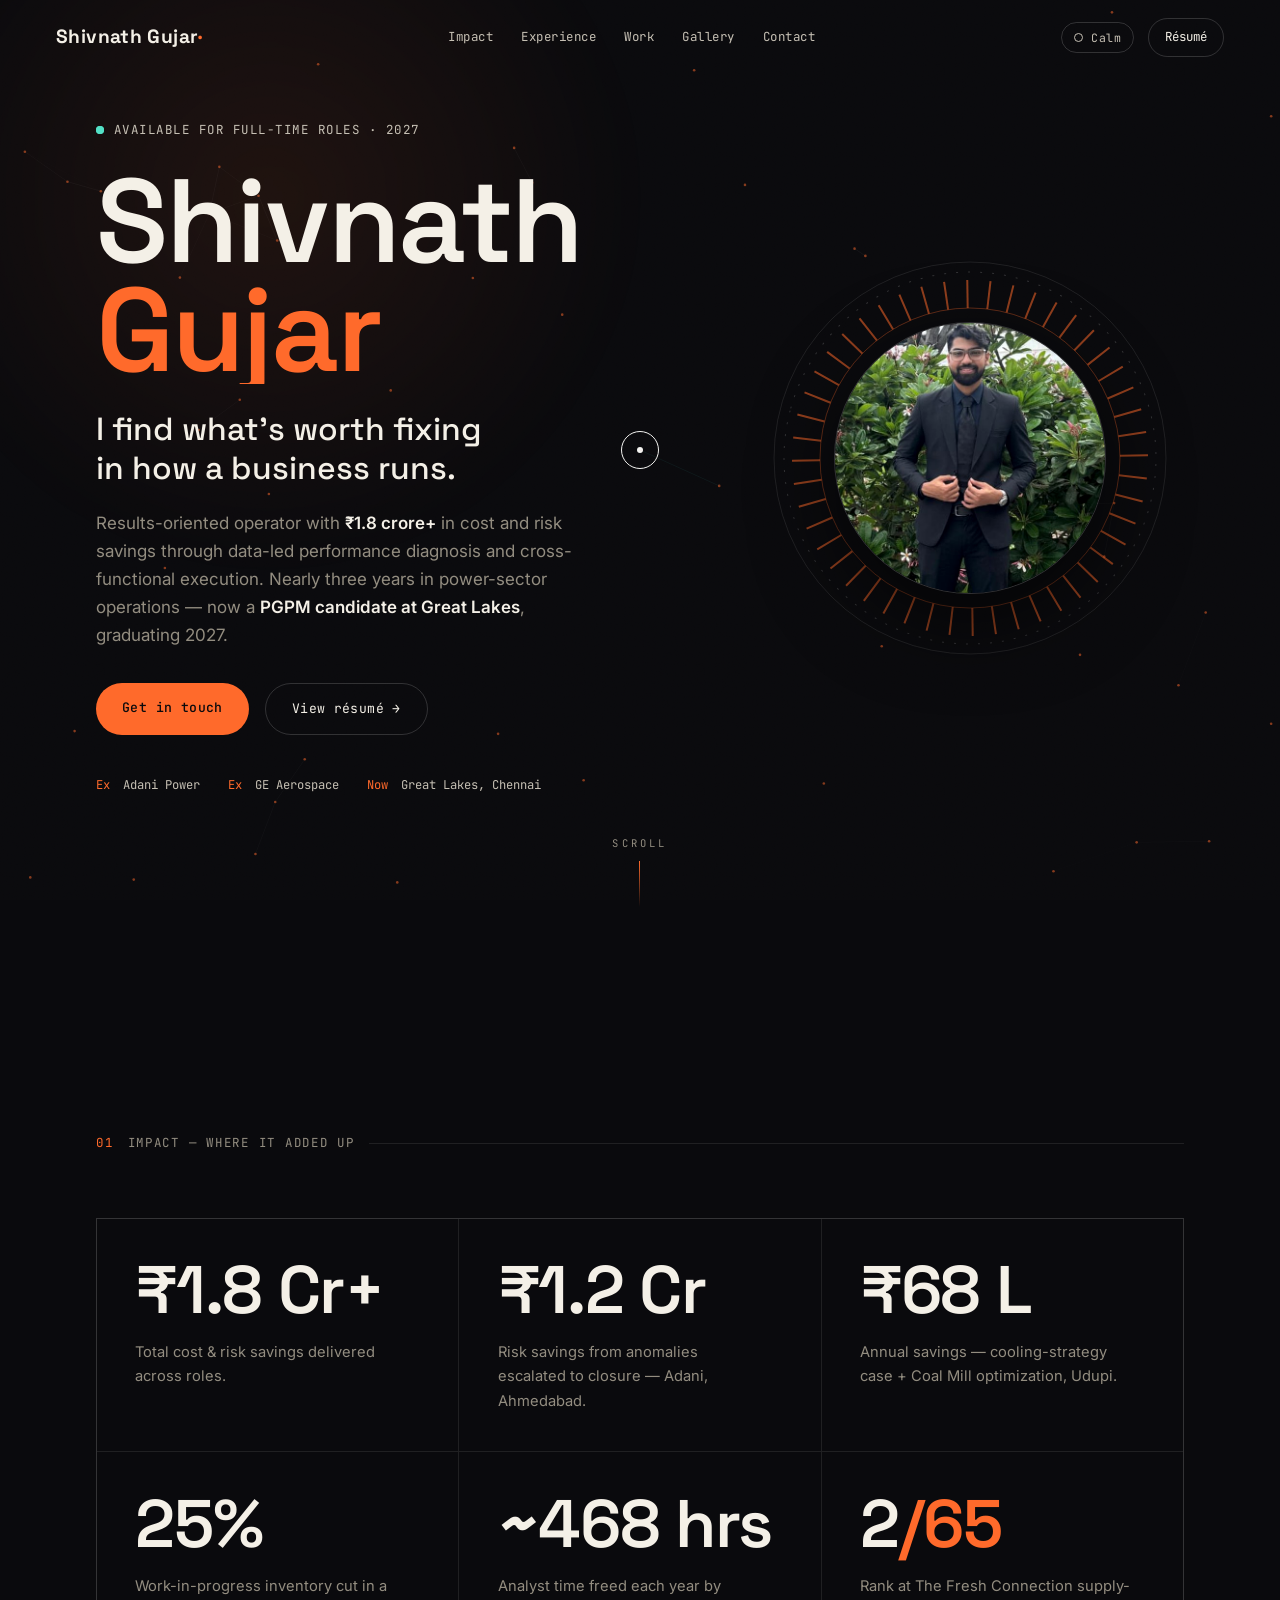
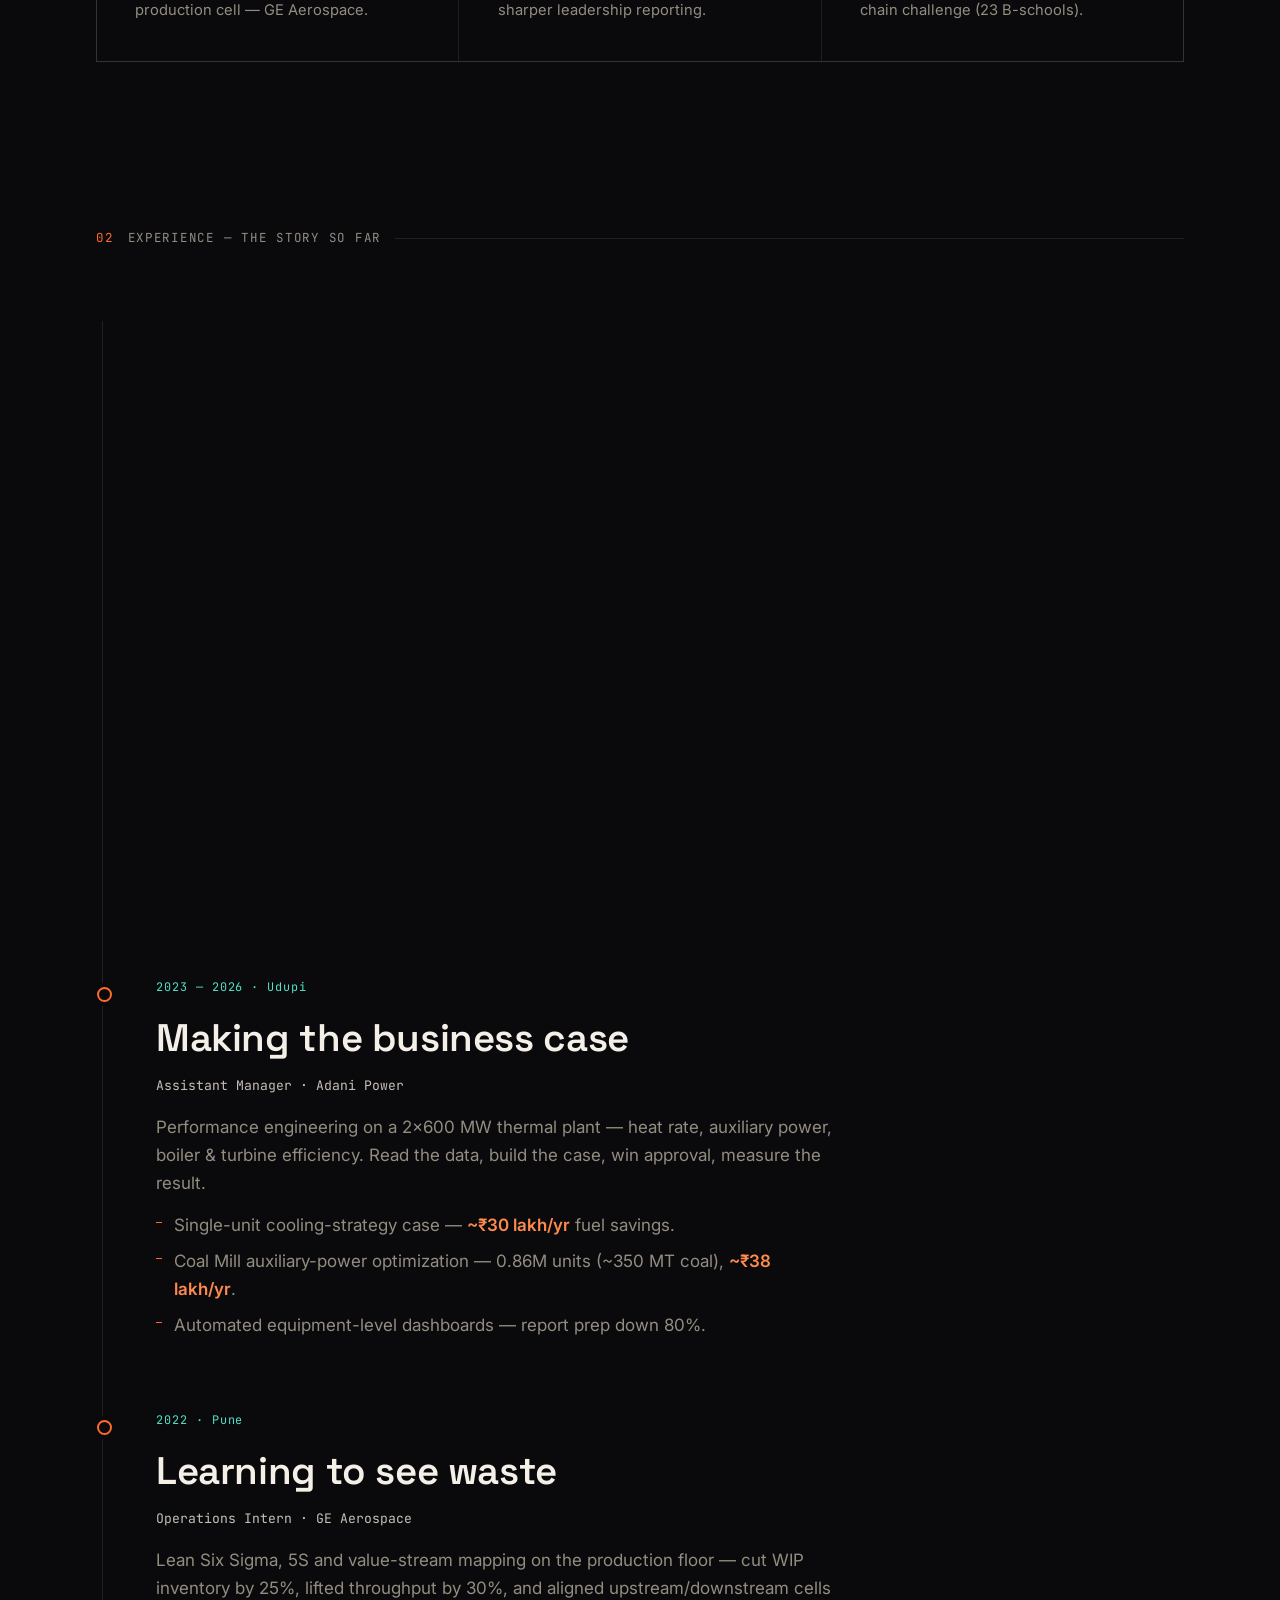
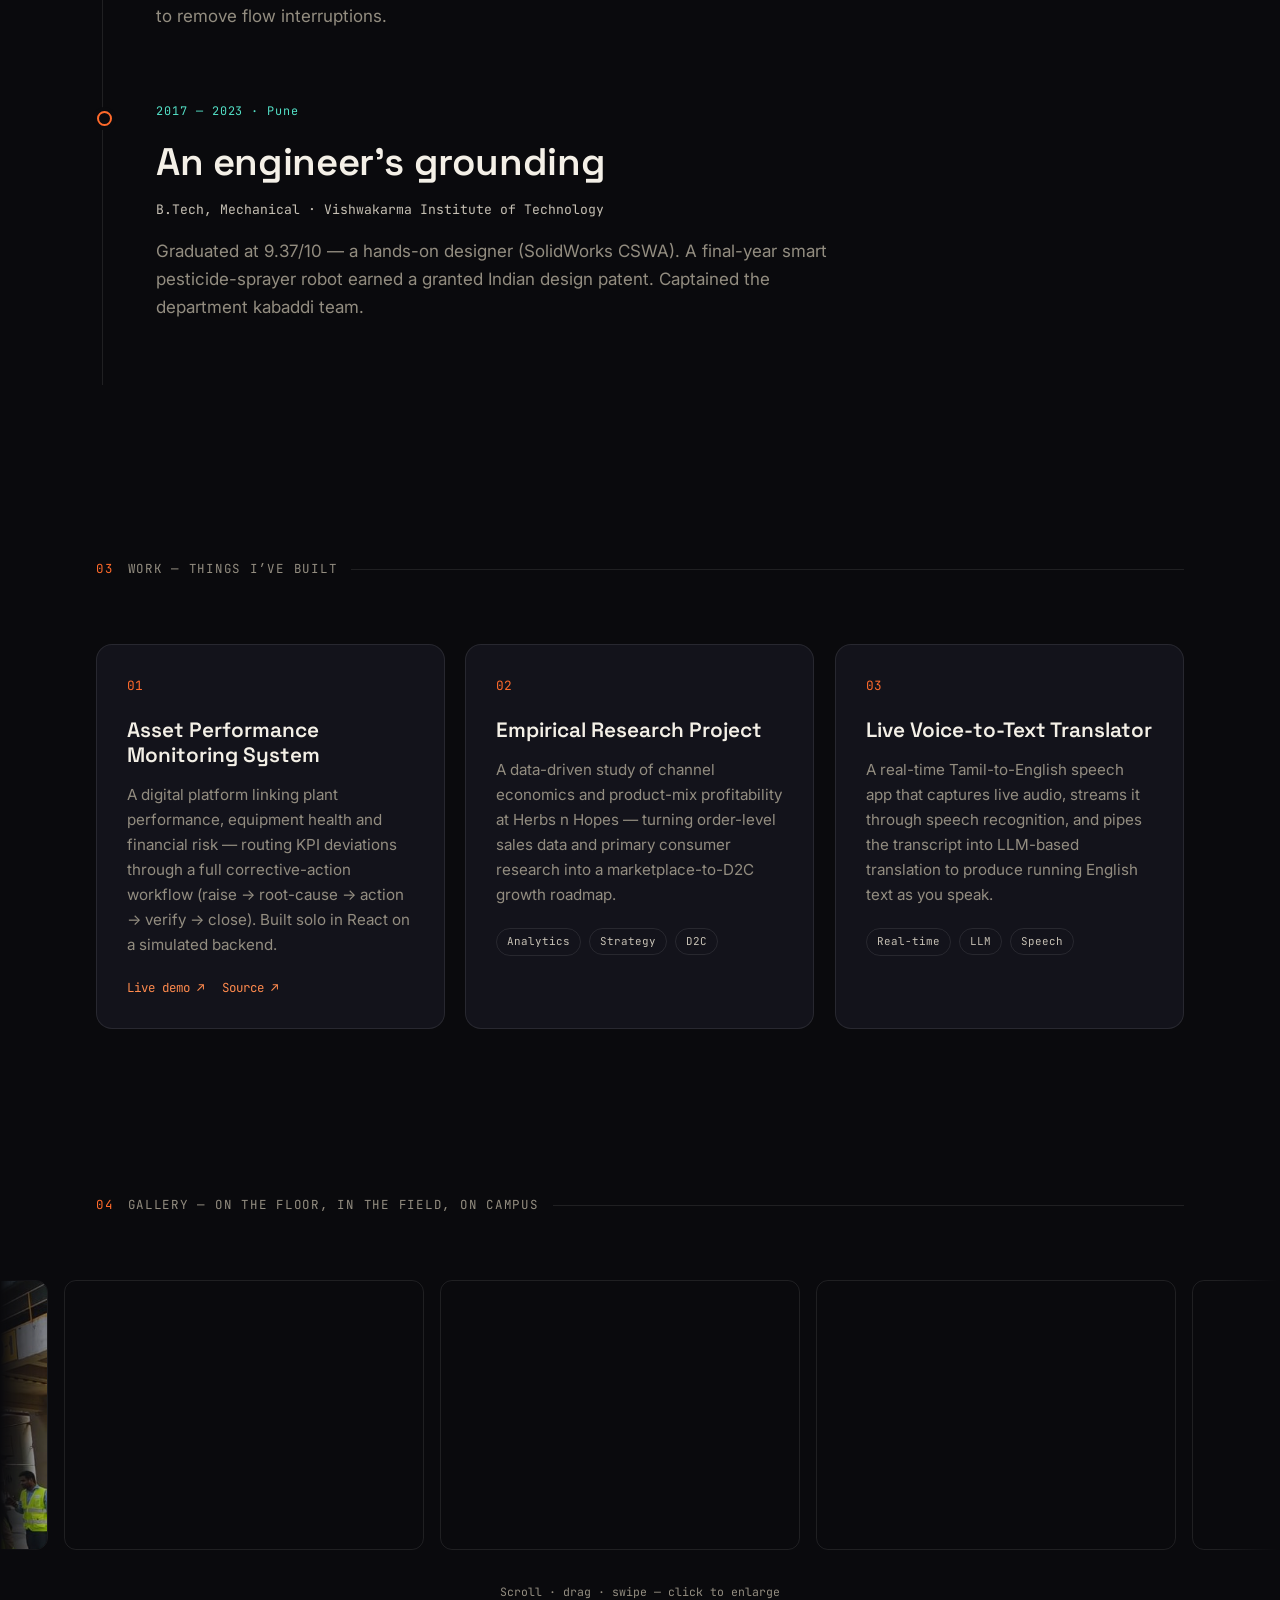
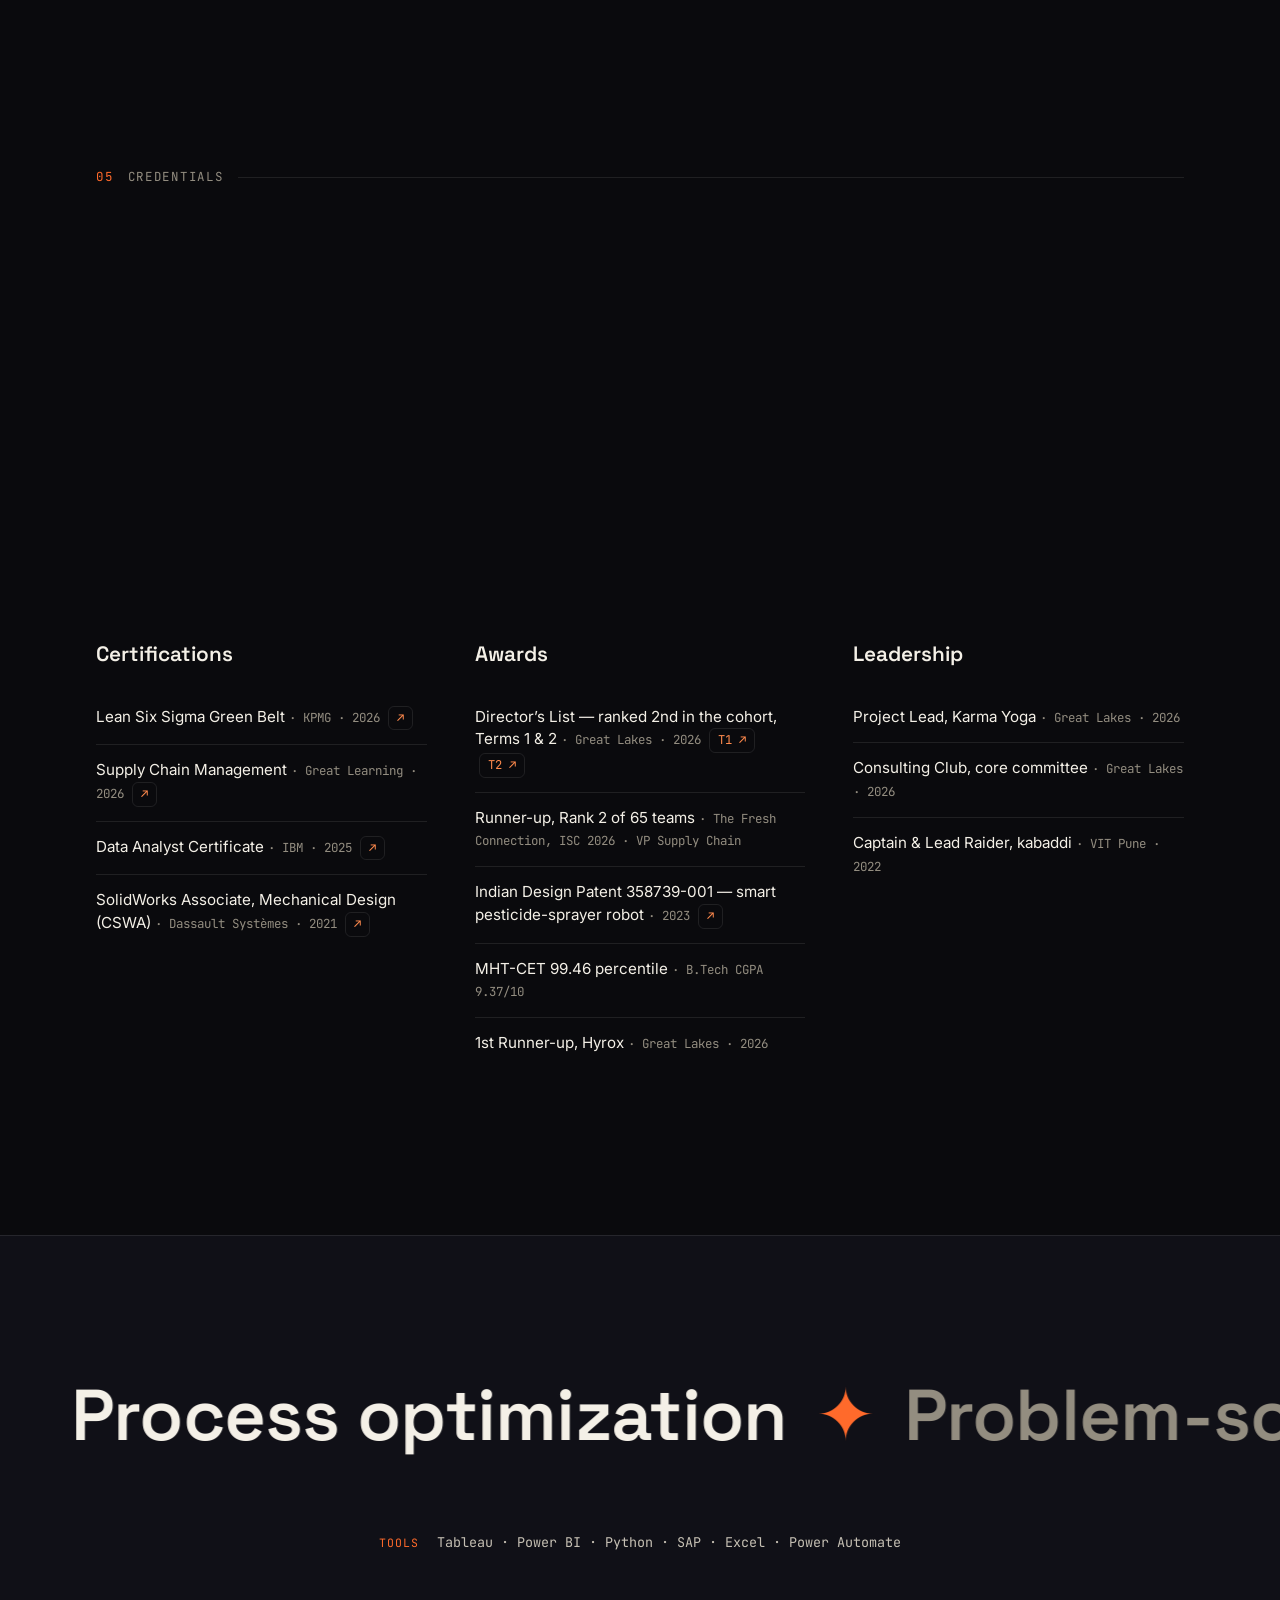
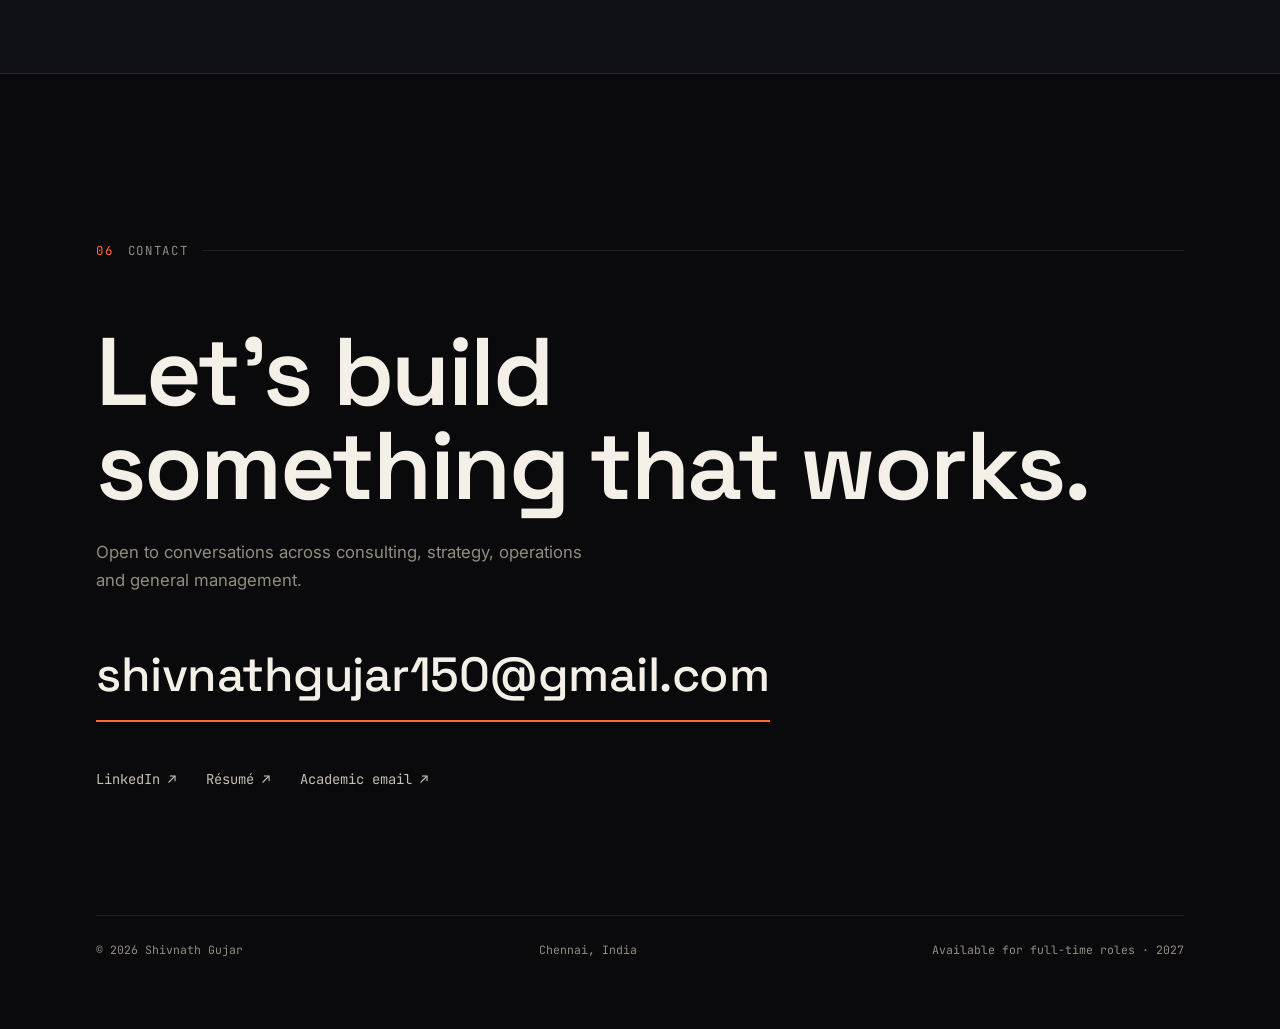
==== v2/index.html @ 7cc0acea "Add v2 — dark, interactive portfolio (deployed at /v2/) A from-scratch redesign: custom cursor, mous" ====
<!DOCTYPE html>
<html lang="en">
<head>
<meta charset="UTF-8">
<meta name="viewport" content="width=device-width, initial-scale=1.0">
<title>Shivnath Gujar — Operations · Strategy · Consulting</title>
<meta name="description" content="Shivnath Gujar — ₹1.8 Cr+ in cost and risk savings. Power-sector performance engineer, now a PGPM candidate at Great Lakes. Ex-Adani Power, ex-GE Aerospace.">
<meta name="theme-color" content="#0a0a0d">
<link rel="canonical" href="https://shivnath250.github.io/portfolio-website/v2/">
<link rel="icon" href="../assets/img/favicon.svg" type="image/svg+xml">
<meta property="og:type" content="profile">
<meta property="og:title" content="Shivnath Gujar — Operations · Strategy">
<meta property="og:description" content="₹1.8 Cr+ in cost and risk savings across a national power fleet. PGPM candidate at Great Lakes; ex-Adani Power, ex-GE Aerospace.">
<meta property="og:image" content="https://shivnath250.github.io/portfolio-website/assets/img/og.jpg">
<meta property="og:url" content="https://shivnath250.github.io/portfolio-website/v2/">
<meta name="twitter:card" content="summary_large_image">
<meta name="twitter:title" content="Shivnath Gujar">
<meta name="twitter:description" content="₹1.8 Cr+ in cost and risk savings. PGPM candidate at Great Lakes; ex-Adani Power, ex-GE Aerospace.">
<meta name="twitter:image" content="https://shivnath250.github.io/portfolio-website/assets/img/og.jpg">
<script type="application/ld+json">
{"@context":"https://schema.org","@type":"Person","name":"Shivnath Gujar",
"description":"Results-oriented operator with ₹1.8 crore+ in cost and risk savings through data-led performance diagnosis and cross-functional execution.",
"url":"https://shivnath250.github.io/portfolio-website/v2/","email":"shivnathgujar150@gmail.com",
"address":{"@type":"PostalAddress","addressLocality":"Chennai","addressCountry":"IN"},
"alumniOf":[{"@type":"CollegeOrUniversity","name":"Great Lakes Institute of Management, Chennai"},{"@type":"CollegeOrUniversity","name":"Vishwakarma Institute of Technology, Pune"}],
"knowsLanguage":["English","Hindi","Marathi"],
"sameAs":["https://www.linkedin.com/in/shivnath-gujar-39939b212"]}
</script>
<link rel="preconnect" href="https://fonts.googleapis.com">
<link rel="preconnect" href="https://fonts.gstatic.com" crossorigin>
<link href="https://fonts.googleapis.com/css2?family=Space+Grotesk:wght@400;500;600;700&family=Inter:wght@400;500;600&family=JetBrains+Mono:wght@400;500;700&display=swap" rel="stylesheet">
<link rel="stylesheet" href="style.css">
</head>
<body>

<!-- custom cursor -->
<div class="cursor" id="cursor" aria-hidden="true"></div>
<div class="cursor-dot" id="cursorDot" aria-hidden="true"></div>

<!-- interactive particle field -->
<canvas id="field" aria-hidden="true"></canvas>
<div class="grain" aria-hidden="true"></div>

<!-- scroll progress -->
<div class="progress" id="progress" aria-hidden="true"></div>

<a href="#top" class="skip-link">Skip to content</a>

<header class="nav" id="nav">
  <a href="#top" class="brand" data-magnetic>Shivnath&nbsp;Gujar<span>·</span></a>
  <nav class="nav-links" id="navLinks" aria-label="Primary">
    <a href="#impact" data-magnetic>Impact</a>
    <a href="#path" data-magnetic>Experience</a>
    <a href="#work" data-magnetic>Work</a>
    <a href="#frames" data-magnetic>Gallery</a>
    <a href="#contact" data-magnetic>Contact</a>
  </nav>
  <div class="nav-right">
    <button type="button" class="calm-toggle" id="calmToggle" aria-pressed="false" title="Reduce motion">
      <span class="calm-ico" aria-hidden="true"></span><span class="calm-txt">Calm</span>
    </button>
    <a href="../Shivnath_Gujar_Resume.pdf" target="_blank" rel="noopener" class="nav-cta" data-magnetic>Résumé</a>
    <button type="button" class="hamb" id="hamb" aria-label="Menu" aria-expanded="false"><span></span><span></span></button>
  </div>
</header>

<main id="top">

<!-- ================= HERO ================= -->
<section class="hero" id="hero">
  <div class="hero-grid">
    <div class="hero-text">
      <p class="eyebrow"><span class="pulse"></span>Available for full-time roles · 2027</p>
      <h1 class="hero-title">
        <span class="line"><span class="w">Shivnath</span></span>
        <span class="line"><span class="w">Gujar</span></span>
      </h1>
      <p class="hero-sub">I find what&rsquo;s worth fixing in how a business runs.</p>
      <p class="hero-lede">Results-oriented operator with <strong>₹1.8 crore+</strong> in cost and risk savings through data-led performance diagnosis and cross-functional execution. Nearly three years in power-sector operations — now a <strong>PGPM candidate at Great Lakes</strong>, graduating 2027.</p>
      <div class="hero-actions">
        <a href="#contact" class="btn btn-solid" data-magnetic>Get in touch</a>
        <a href="../Shivnath_Gujar_Resume.pdf" target="_blank" rel="noopener" class="btn btn-ghost" data-magnetic>View résumé →</a>
      </div>
      <ul class="hero-meta">
        <li><span>Ex</span> Adani Power</li>
        <li><span>Ex</span> GE Aerospace</li>
        <li><span>Now</span> Great Lakes, Chennai</li>
      </ul>
    </div>

    <div class="hero-visual" id="heroVisual">
      <div class="disc" id="disc">
        <svg class="rings" viewBox="0 0 400 400" aria-hidden="true">
          <circle cx="200" cy="200" r="196" class="r-base"/>
          <g id="ringTicks">
            <circle cx="200" cy="200" r="186" class="r-dash"/>
          </g>
          <g id="blades"></g>
          <circle cx="200" cy="200" r="150" class="r-thin"/>
        </svg>
        <div class="portrait">
          <img src="../assets/img/profile.jpg" alt="Portrait of Shivnath Gujar" draggable="false">
        </div>
      </div>
    </div>
  </div>
  <div class="scroll-hint" aria-hidden="true"><span>Scroll</span><i></i></div>
</section>

<!-- ================= IMPACT ================= -->
<section class="band" id="impact">
  <p class="section-label"><span>01</span> Impact — where it added up</p>
  <div class="stats">
    <div class="stat reveal">
      <div class="stat-num" data-count data-to="1.8" data-dec="1" data-prefix="₹" data-suffix=" Cr+"></div>
      <p class="stat-desc">Total cost &amp; risk savings delivered across roles.</p>
    </div>
    <div class="stat reveal">
      <div class="stat-num" data-count data-to="1.2" data-dec="1" data-prefix="₹" data-suffix=" Cr"></div>
      <p class="stat-desc">Risk savings from anomalies escalated to closure — Adani, Ahmedabad.</p>
    </div>
    <div class="stat reveal">
      <div class="stat-num" data-count data-to="68" data-dec="0" data-prefix="₹" data-suffix=" L"></div>
      <p class="stat-desc">Annual savings — cooling-strategy case + Coal&nbsp;Mill optimization, Udupi.</p>
    </div>
    <div class="stat reveal">
      <div class="stat-num" data-count data-to="25" data-dec="0" data-suffix="%"></div>
      <p class="stat-desc">Work-in-progress inventory cut in a production cell — GE Aerospace.</p>
    </div>
    <div class="stat reveal">
      <div class="stat-num" data-count data-to="468" data-dec="0" data-prefix="~" data-suffix=" hrs"></div>
      <p class="stat-desc">Analyst time freed each year by sharper leadership reporting.</p>
    </div>
    <div class="stat reveal">
      <div class="stat-num"><span data-count data-to="2" data-dec="0"></span><span class="slash">/65</span></div>
      <p class="stat-desc">Rank at The Fresh Connection supply-chain challenge (23 B-schools).</p>
    </div>
  </div>
</section>

<!-- ================= PATH ================= -->
<section class="band" id="path">
  <p class="section-label"><span>02</span> Experience — the story so far</p>
  <ol class="timeline">
    <li class="node reveal">
      <div class="node-when">2026 — 2027 · Chennai</div>
      <h3 class="node-title">Sharpening the lens</h3>
      <div class="node-role">PGPM Candidate · Great Lakes Institute of Management</div>
      <p>A one-year PGPM where I hold a <strong>3.78/4 GPA — Director&rsquo;s List both terms, ranked 2nd in the cohort</strong> — with a dual specialization in Consulting and Operations. As <strong>VP Supply Chain</strong>, I helped drive our team to a <strong>national runner-up finish (2nd of 65)</strong> at The Fresh Connection simulation, lifting a loss-making operation from −24.1% to 20.99% ROI. Consulting Club core committee, case debates, Project Lead for Karma Yoga.</p>
    </li>
    <li class="node reveal">
      <div class="node-when">2026 · Ahmedabad</div>
      <h3 class="node-title">The wider view</h3>
      <div class="node-role">Assistant Manager · Adani Power</div>
      <p>Moved to headquarters and owned risk escalation across a PAN-India thermal portfolio — driving three major interventions to closure (<strong>₹1.2 crore saved</strong>) and sharpening leadership reporting to free ~468 hours a year for higher-value analysis.</p>
    </li>
    <li class="node reveal">
      <div class="node-when">2023 — 2026 · Udupi</div>
      <h3 class="node-title">Making the business case</h3>
      <div class="node-role">Assistant Manager · Adani Power</div>
      <p>Performance engineering on a 2×600 MW thermal plant — heat rate, auxiliary power, boiler &amp; turbine efficiency. Read the data, build the case, win approval, measure the result.</p>
      <ul class="node-points">
        <li>Single-unit cooling-strategy case — <strong>~₹30 lakh/yr</strong> fuel savings.</li>
        <li>Coal Mill auxiliary-power optimization — 0.86M units (~350 MT coal), <strong>~₹38 lakh/yr</strong>.</li>
        <li>Automated equipment-level dashboards — report prep down 80%.</li>
      </ul>
    </li>
    <li class="node reveal">
      <div class="node-when">2022 · Pune</div>
      <h3 class="node-title">Learning to see waste</h3>
      <div class="node-role">Operations Intern · GE Aerospace</div>
      <p>Lean Six Sigma, 5S and value-stream mapping on the production floor — cut WIP inventory by 25%, lifted throughput by 30%, and aligned upstream/downstream cells to remove flow interruptions.</p>
    </li>
    <li class="node reveal">
      <div class="node-when">2017 — 2023 · Pune</div>
      <h3 class="node-title">An engineer&rsquo;s grounding</h3>
      <div class="node-role">B.Tech, Mechanical · Vishwakarma Institute of Technology</div>
      <p>Graduated at 9.37/10 — a hands-on designer (SolidWorks CSWA). A final-year smart pesticide-sprayer robot earned a granted Indian design patent. Captained the department kabaddi team.</p>
    </li>
  </ol>
</section>

<!-- ================= WORK ================= -->
<section class="band" id="work">
  <p class="section-label"><span>03</span> Work — things I&rsquo;ve built</p>
  <div class="cards">
    <article class="card tilt reveal">
      <div class="card-idx">01</div>
      <h3>Asset Performance Monitoring System</h3>
      <p>A digital platform linking plant performance, equipment health and financial risk — routing KPI deviations through a full corrective-action workflow (raise → root-cause → action → verify → close). Built solo in React on a simulated backend.</p>
      <div class="card-links">
        <a href="https://shivnath250.github.io/ppms/" target="_blank" rel="noopener" data-magnetic>Live demo ↗</a>
        <a href="https://github.com/shivnath250/ppms" target="_blank" rel="noopener" data-magnetic>Source ↗</a>
      </div>
    </article>
    <article class="card tilt reveal">
      <div class="card-idx">02</div>
      <h3>Empirical Research Project</h3>
      <p>A data-driven study of channel economics and product-mix profitability at Herbs n Hopes — turning order-level sales data and primary consumer research into a marketplace-to-D2C growth roadmap.</p>
      <div class="card-tags"><span>Analytics</span><span>Strategy</span><span>D2C</span></div>
    </article>
    <article class="card tilt reveal">
      <div class="card-idx">03</div>
      <h3>Live Voice-to-Text Translator</h3>
      <p>A real-time Tamil-to-English speech app that captures live audio, streams it through speech recognition, and pipes the transcript into LLM-based translation to produce running English text as you speak.</p>
      <div class="card-tags"><span>Real-time</span><span>LLM</span><span>Speech</span></div>
    </article>
  </div>
</section>

<!-- ================= FRAMES ================= -->
<section class="band band-wide" id="frames">
  <p class="section-label"><span>04</span> Gallery — on the floor, in the field, on campus</p>
  <div class="marquee" id="marquee">
    <div class="marquee-track" id="mtrack"></div>
  </div>
  <p class="frames-hint">Scroll · drag · swipe — click to enlarge</p>
</section>

<!-- ================= CREDENTIALS ================= -->
<section class="band" id="creds">
  <p class="section-label"><span>05</span> Credentials</p>

  <div class="creds-edu reveal">
    <h3 class="creds-h">Education</h3>
    <div class="edu-rows">
      <div class="edu-row"><span class="edu-q">PGPM</span><span class="edu-i">Great Lakes Institute of Management, Chennai</span><span class="edu-s">3.78/4</span><span class="edu-y">2027</span></div>
      <div class="edu-row"><span class="edu-q">B.Tech, Mechanical</span><span class="edu-i">Vishwakarma Institute of Technology, Pune</span><span class="edu-s">9.37/10</span><span class="edu-y">2023</span></div>
      <div class="edu-row"><span class="edu-q">Class XII</span><span class="edu-i">Maharashtra State Board</span><span class="edu-s">77.54%</span><span class="edu-y">2019</span></div>
      <div class="edu-row"><span class="edu-q">Class X</span><span class="edu-i">Maharashtra State Board</span><span class="edu-s">91.80%</span><span class="edu-y">2017</span></div>
    </div>
  </div>

  <div class="creds-cols">
    <div class="creds-block reveal">
      <h3 class="creds-h">Certifications</h3>
      <ul class="clist">
        <li>Lean Six Sigma Green Belt <em>· KPMG · 2026</em> <a href="../assets/certs/lean-six-sigma-green-belt-kpmg.jpg" target="_blank" rel="noopener" data-magnetic>↗</a></li>
        <li>Supply Chain Management <em>· Great Learning · 2026</em> <a href="../assets/certs/supply-chain-management-great-learning.pdf" target="_blank" rel="noopener" data-magnetic>↗</a></li>
        <li>Data Analyst Certificate <em>· IBM · 2025</em> <a href="../assets/certs/ibm-data-analyst-certificate.pdf" target="_blank" rel="noopener" data-magnetic>↗</a></li>
        <li>SolidWorks Associate, Mechanical Design (CSWA) <em>· Dassault Systèmes · 2021</em> <a href="../assets/certs/solidworks-cswa.pdf" target="_blank" rel="noopener" data-magnetic>↗</a></li>
      </ul>
    </div>
    <div class="creds-block reveal">
      <h3 class="creds-h">Awards</h3>
      <ul class="clist">
        <li>Director&rsquo;s List — ranked 2nd in the cohort, Terms 1 &amp; 2 <em>· Great Lakes · 2026</em> <a href="../assets/certs/directors-list-term-1.pdf" target="_blank" rel="noopener" data-magnetic>T1 ↗</a> <a href="../assets/certs/directors-list-term-2.pdf" target="_blank" rel="noopener" data-magnetic>T2 ↗</a></li>
        <li>Runner-up, Rank 2 of 65 teams <em>· The Fresh Connection, ISC 2026 · VP Supply Chain</em></li>
        <li>Indian Design Patent 358739-001 — smart pesticide-sprayer robot <em>· 2023</em> <a href="../assets/certs/design-patent-358739-001.pdf" target="_blank" rel="noopener" data-magnetic>↗</a></li>
        <li>MHT-CET 99.46 percentile <em>· B.Tech CGPA 9.37/10</em></li>
        <li>1st Runner-up, Hyrox <em>· Great Lakes · 2026</em></li>
      </ul>
    </div>
    <div class="creds-block reveal">
      <h3 class="creds-h">Leadership</h3>
      <ul class="clist">
        <li>Project Lead, Karma Yoga <em>· Great Lakes · 2026</em></li>
        <li>Consulting Club, core committee <em>· Great Lakes · 2026</em></li>
        <li>Captain &amp; Lead Raider, kabaddi <em>· VIT Pune · 2022</em></li>
      </ul>
    </div>
  </div>
</section>

<!-- ================= SKILLS TICKER ================= -->
<section class="skills" id="skills" aria-label="Core skills">
  <div class="ticker" id="ticker"></div>
  <div class="tools reveal">
    <span class="tools-label">Tools</span>
    Tableau · Power BI · Python · SAP · Excel · Power Automate
  </div>
</section>

<!-- ================= CONTACT ================= -->
<section class="contact" id="contact">
  <p class="section-label"><span>06</span> Contact</p>
  <h2 class="contact-title">Let&rsquo;s build<br>something that works.</h2>
  <p class="contact-sub">Open to conversations across consulting, strategy, operations and general management.</p>
  <a href="mailto:shivnathgujar150@gmail.com" class="contact-mail" data-magnetic>shivnathgujar150@gmail.com</a>
  <div class="contact-row">
    <a href="https://www.linkedin.com/in/shivnath-gujar-39939b212" target="_blank" rel="noopener" data-magnetic>LinkedIn ↗</a>
    <a href="../Shivnath_Gujar_Resume.pdf" target="_blank" rel="noopener" data-magnetic>Résumé ↗</a>
    <a href="mailto:shivnath.ft271017@greatlakes.edu.in" data-magnetic>Academic email ↗</a>
  </div>
  <footer class="foot">
    <span>© <span id="yr"></span> Shivnath Gujar</span>
    <span>Chennai, India</span>
    <span>Available for full-time roles · 2027</span>
  </footer>
</section>

</main>

<!-- lightbox -->
<div class="lb" id="lb" aria-hidden="true">
  <button class="lb-x" id="lbX" aria-label="Close">×</button>
  <img id="lbImg" alt="">
</div>

<script src="script.js"></script>
</body>
</html>
---- v2/style.css ----
/* ============================================================
   Shivnath Gujar — v2. Dark, kinetic, built from scratch.
   ============================================================ */
:root{
  --bg:#0a0a0d;
  --bg2:#101017;
  --panel:#13131b;
  --panel2:#17171f;
  --line:rgba(255,255,255,.09);
  --line2:rgba(255,255,255,.16);
  --text:#f4f0e7;
  --muted:#938d80;
  --muted2:#c6c0b4;
  --accent:#ff6a2b;      /* molten amber */
  --accent-soft:#ff8a4d;
  --cyan:#53e0c6;        /* data cyan */
  --display:"Space Grotesk",system-ui,sans-serif;
  --body:"Inter",system-ui,sans-serif;
  --mono:"JetBrains Mono",ui-monospace,monospace;
  --maxw:1200px;
}
*{box-sizing:border-box;margin:0;padding:0}
html{scroll-behavior:smooth}
body{
  background:var(--bg);
  color:var(--text);
  font-family:var(--body);
  font-size:17px;
  line-height:1.65;
  overflow-x:hidden;
  -webkit-font-smoothing:antialiased;
}
a{color:inherit;text-decoration:none}
::selection{background:var(--accent);color:#0a0a0d}

/* ---------- canvas field + grain ---------- */
#field{position:fixed;inset:0;z-index:0;pointer-events:none}
.grain{
  position:fixed;inset:0;z-index:1;pointer-events:none;opacity:.045;mix-blend-mode:overlay;
  background-image:url("data:image/svg+xml,%3Csvg xmlns='http://www.w3.org/2000/svg' width='120' height='120'%3E%3Cfilter id='n'%3E%3CfeTurbulence type='fractalNoise' baseFrequency='.9' numOctaves='2'/%3E%3C/filter%3E%3Crect width='100%25' height='100%25' filter='url(%23n)'/%3E%3C/svg%3E");
}
main,header{position:relative;z-index:2}

/* subtle amber glow top-left */
body::before{
  content:"";position:fixed;z-index:0;top:-25vh;left:-12vw;width:66vw;height:66vw;
  background:radial-gradient(circle, rgba(255,106,43,.09), transparent 62%);
  pointer-events:none;filter:blur(24px);
}

/* ---------- custom cursor ---------- */
.cursor,.cursor-dot{position:fixed;top:0;left:0;z-index:9999;pointer-events:none;border-radius:50%;
  transform:translate(-50%,-50%);mix-blend-mode:difference}
.cursor{width:38px;height:38px;border:1px solid #fff;transition:width .25s,height .25s,background .25s,opacity .25s}
.cursor-dot{width:6px;height:6px;background:#fff}
.cursor.grow{width:68px;height:68px;background:rgba(255,255,255,.12);border-color:transparent}
body.touch .cursor,body.touch .cursor-dot{display:none}

/* ---------- scroll progress ---------- */
.progress{position:fixed;top:0;left:0;height:2px;width:0;background:linear-gradient(90deg,var(--accent),var(--cyan));z-index:9000}

/* ---------- skip link ---------- */
.skip-link{position:absolute;left:-9999px;top:0;z-index:9999;background:var(--accent);color:#0a0a0d;
  padding:10px 16px;font-family:var(--mono);font-size:.8rem;border-radius:0 0 8px 0}
.skip-link:focus{left:0;top:0}

/* ---------- nav controls ---------- */
.nav-right{display:flex;align-items:center;gap:14px}
.calm-toggle{display:inline-flex;align-items:center;gap:8px;font-family:var(--mono);font-size:.72rem;letter-spacing:.04em;
  color:var(--muted2);background:none;border:1px solid var(--line2);padding:7px 12px;border-radius:40px;cursor:pointer;
  transition:color .2s,border-color .2s}
.calm-toggle:hover{color:var(--text);border-color:var(--muted)}
.calm-ico{width:9px;height:9px;border-radius:50%;border:1.5px solid currentColor}
body.calm .calm-ico{background:var(--cyan);border-color:var(--cyan)}
body.calm .calm-toggle{color:var(--cyan);border-color:var(--cyan)}
.hamb{display:none;flex-direction:column;gap:5px;width:40px;height:40px;align-items:center;justify-content:center;
  background:none;border:1px solid var(--line2);border-radius:8px;cursor:pointer}
.hamb span{display:block;width:18px;height:1.5px;background:var(--text);transition:transform .25s,opacity .25s}
.nav.open .hamb span:nth-child(1){transform:translateY(3.25px) rotate(45deg)}
.nav.open .hamb span:nth-child(2){transform:translateY(-3.25px) rotate(-45deg)}

/* ---------- nav ---------- */
.nav{position:fixed;top:0;left:0;right:0;z-index:500;display:flex;align-items:center;justify-content:space-between;
  padding:18px clamp(18px,5vw,56px);transition:background .3s,border-color .3s,padding .3s;border-bottom:1px solid transparent}
.nav.stuck{background:rgba(10,10,13,.72);backdrop-filter:blur(12px);border-bottom-color:var(--line);padding-top:12px;padding-bottom:12px}
.brand{font-family:var(--display);font-weight:700;font-size:1.2rem;letter-spacing:.02em}
.brand span{color:var(--accent)}
.nav-links{display:flex;gap:28px;font-family:var(--mono);font-size:.78rem;letter-spacing:.04em}
.nav-links a{color:var(--muted2);position:relative;padding:4px 0}
.nav-links a::after{content:"";position:absolute;left:0;bottom:-2px;height:1px;width:0;background:var(--accent);transition:width .25s}
.nav-links a:hover,.nav-links a.active{color:var(--text)}
.nav-links a.active::after,.nav-links a:hover::after{width:100%}
.nav-cta{font-family:var(--mono);font-size:.78rem;border:1px solid var(--line2);padding:8px 16px;border-radius:40px;transition:background .25s,color .25s,border-color .25s}
.nav-cta:hover{background:var(--accent);color:#0a0a0d;border-color:var(--accent)}

/* ---------- layout ---------- */
section{padding-inline:clamp(18px,5vw,56px)}
.band{max-width:var(--maxw);margin:0 auto;padding-top:clamp(90px,13vw,170px)}
.band-wide{max-width:100%;padding-inline:0}
.band-wide .section-label{max-width:var(--maxw);margin-left:auto;margin-right:auto;padding-inline:clamp(18px,5vw,56px)}
.section-label{font-family:var(--mono);font-size:.78rem;letter-spacing:.14em;text-transform:uppercase;color:var(--muted);
  margin-bottom:clamp(36px,5vw,64px);display:flex;align-items:center;gap:14px}
.section-label span{color:var(--accent)}
.section-label::after{content:"";flex:1;height:1px;background:var(--line)}

/* ---------- hero ---------- */
.hero{min-height:100svh;display:flex;flex-direction:column;justify-content:center;max-width:var(--maxw);margin:0 auto;
  padding-top:120px;padding-bottom:60px}
.hero-grid{display:grid;grid-template-columns:1.25fr .9fr;gap:clamp(30px,5vw,70px);align-items:center}
.eyebrow{font-family:var(--mono);font-size:.78rem;letter-spacing:.12em;text-transform:uppercase;color:var(--muted2);
  display:flex;align-items:center;gap:10px;margin-bottom:26px}
.pulse{width:8px;height:8px;border-radius:50%;background:var(--cyan);position:relative;flex:none}
.pulse::after{content:"";position:absolute;inset:0;border-radius:50%;background:var(--cyan);animation:pulse 2.2s infinite}
@keyframes pulse{0%{transform:scale(1);opacity:.7}70%,100%{transform:scale(3);opacity:0}}
.hero-title{font-family:var(--display);font-weight:600;line-height:.92;letter-spacing:-.02em;
  font-size:clamp(3.4rem,10vw,7.4rem);margin-bottom:26px}
.hero-title .line{display:block;overflow:hidden}
.hero-title .w{display:inline-block;transform:translateY(110%);transition:transform .9s cubic-bezier(.16,1,.3,1)}
.hero-title .line:nth-child(2) .w{transition-delay:.12s}
.ready .hero-title .w{transform:translateY(0)}
.hero-title .line:nth-child(2) .w{color:var(--accent)}
.hero-sub{font-family:var(--display);font-weight:500;font-size:clamp(1.3rem,2.8vw,2rem);color:var(--text);
  line-height:1.2;margin-bottom:22px;max-width:20ch}
.hero-lede{color:var(--muted);max-width:46ch;margin-bottom:34px}
.hero-lede strong{color:var(--text);font-weight:600}
.hero-actions{display:flex;gap:16px;flex-wrap:wrap;margin-bottom:40px}
.btn{font-family:var(--mono);font-size:.82rem;letter-spacing:.03em;padding:14px 26px;border-radius:40px;transition:transform .2s,background .25s,color .25s,border-color .25s}
.btn-solid{background:var(--accent);color:#0a0a0d;font-weight:500}
.btn-solid:hover{background:var(--accent-soft)}
.btn-ghost{border:1px solid var(--line2);color:var(--text)}
.btn-ghost:hover{border-color:var(--accent);color:var(--accent)}
.hero-meta{list-style:none;display:flex;gap:28px;flex-wrap:wrap;font-family:var(--mono);font-size:.76rem;color:var(--muted2)}
.hero-meta span{color:var(--accent);margin-right:6px}

/* hero visual — rotating disc */
.hero-visual{display:flex;justify-content:center;align-items:center}
.disc{position:relative;width:min(400px,80vw);aspect-ratio:1;will-change:transform}
.rings{position:absolute;inset:0;width:100%;height:100%;overflow:visible}
.r-base{fill:none;stroke:var(--line);stroke-width:1}
.r-dash{fill:none;stroke:var(--line2);stroke-width:1;stroke-dasharray:2 10}
.r-thin{fill:none;stroke:rgba(255,106,43,.35);stroke-width:1}
#blades line{stroke:var(--accent);stroke-width:2;opacity:.55}
.portrait{position:absolute;inset:16%;border-radius:50%;overflow:hidden;border:1px solid var(--line2);
  box-shadow:0 30px 80px rgba(0,0,0,.6)}
.portrait img{width:100%;height:100%;object-fit:cover;filter:contrast(1.03) saturate(1.02)}
.rpm{position:absolute;bottom:4%;left:50%;transform:translateX(-50%);font-family:var(--mono);font-size:.7rem;
  letter-spacing:.2em;color:var(--accent);background:rgba(10,10,13,.6);padding:4px 10px;border-radius:20px;border:1px solid var(--line)}
.scroll-hint{display:flex;flex-direction:column;align-items:center;gap:8px;margin:40px auto 0;font-family:var(--mono);
  font-size:.66rem;letter-spacing:.3em;color:var(--muted);text-transform:uppercase}
.scroll-hint i{width:1px;height:46px;background:linear-gradient(var(--accent),transparent);animation:drip 1.8s infinite}
@keyframes drip{0%{transform:scaleY(0);transform-origin:top}50%{transform:scaleY(1);transform-origin:top}50.1%{transform-origin:bottom}100%{transform:scaleY(0);transform-origin:bottom}}

/* ---------- reveal ---------- */
.reveal{opacity:0;transform:translateY(34px);transition:opacity .8s ease,transform .8s cubic-bezier(.16,1,.3,1)}
.reveal.in{opacity:1;transform:none}

/* ---------- impact ---------- */
.stats{display:grid;grid-template-columns:repeat(3,1fr);gap:1px;background:var(--line);border:1px solid var(--line)}
.stat{background:var(--bg);padding:clamp(24px,3vw,40px);transition:background .3s}
.stat:hover{background:var(--panel)}
.stat-num{font-family:var(--display);font-weight:600;font-size:clamp(2.6rem,5.5vw,4.2rem);line-height:1;
  letter-spacing:-.02em;color:var(--text);margin-bottom:16px}
.stat-num .slash{color:var(--accent)}
.stat-desc{color:var(--muted);font-size:.92rem;max-width:30ch}

/* ---------- timeline ---------- */
.timeline{list-style:none;position:relative;padding-left:clamp(28px,5vw,60px)}
.timeline::before{content:"";position:absolute;left:6px;top:8px;bottom:8px;width:1px;background:var(--line)}
.node{position:relative;padding-bottom:clamp(44px,6vw,72px)}
.node::before{content:"";position:absolute;left:calc(-1*clamp(28px,5vw,60px) + 1px);top:9px;width:11px;height:11px;border-radius:50%;
  background:var(--bg);border:2px solid var(--accent);box-shadow:0 0 0 4px var(--bg)}
.node:first-child::before{background:var(--accent)}
.node-when{font-family:var(--mono);font-size:.74rem;letter-spacing:.08em;color:var(--cyan);margin-bottom:8px}
.node-title{font-family:var(--display);font-weight:600;font-size:clamp(1.5rem,3.4vw,2.4rem);letter-spacing:-.01em;margin-bottom:6px}
.node-role{font-family:var(--mono);font-size:.82rem;color:var(--muted2);margin-bottom:16px}
.node p{color:var(--muted);max-width:62ch}
.node p strong{color:var(--text);font-weight:600}
.node-points{list-style:none;margin-top:14px;display:flex;flex-direction:column;gap:8px}
.node-points li{color:var(--muted);padding-left:18px;position:relative;max-width:60ch}
.node-points li::before{content:"";position:absolute;left:0;top:11px;width:6px;height:1px;background:var(--accent)}
.node-points strong{color:var(--accent-soft);font-weight:600}

/* ---------- work cards ---------- */
.cards{display:grid;grid-template-columns:repeat(3,1fr);gap:20px}
.card{background:var(--panel);border:1px solid var(--line);border-radius:16px;padding:30px;position:relative;
  transition:border-color .3s,background .3s,transform .1s;transform-style:preserve-3d;will-change:transform}
.card:hover{border-color:var(--line2);background:var(--panel2)}
.card-idx{font-family:var(--mono);font-size:.8rem;color:var(--accent);margin-bottom:22px}
.card h3{font-family:var(--display);font-weight:600;font-size:1.3rem;margin-bottom:14px;line-height:1.2}
.card p{color:var(--muted);font-size:.95rem;margin-bottom:20px}
.card-links{display:flex;gap:18px;font-family:var(--mono);font-size:.78rem}
.card-links a{color:var(--accent-soft)}
.card-links a:hover{color:var(--text)}
.card-tags{display:flex;gap:8px;flex-wrap:wrap}
.card-tags span{font-family:var(--mono);font-size:.68rem;color:var(--muted2);border:1px solid var(--line);
  padding:4px 10px;border-radius:20px}

/* ---------- frames marquee ---------- */
.marquee{overflow-x:auto;overflow-y:hidden;cursor:grab;-webkit-user-select:none;user-select:none;
  mask-image:linear-gradient(90deg,transparent,#000 5%,#000 95%,transparent);
  scrollbar-width:thin;scrollbar-color:var(--line2) transparent;scroll-behavior:auto;padding-bottom:12px;overscroll-behavior-x:contain}
.marquee.drag{cursor:grabbing}
.marquee::-webkit-scrollbar{height:6px}
.marquee::-webkit-scrollbar-thumb{background:var(--line2);border-radius:3px}
.marquee::-webkit-scrollbar-thumb:hover{background:var(--muted)}
.marquee::-webkit-scrollbar-track{background:transparent}
.marquee-track{display:flex;gap:16px;width:max-content}
.frame{flex:none;width:clamp(240px,30vw,360px);aspect-ratio:4/3;border-radius:12px;overflow:hidden;border:1px solid var(--line);position:relative}
.frame img{width:100%;height:100%;object-fit:cover;transition:transform .6s}
.frame:hover img{transform:scale(1.05)}
.frame figcaption{position:absolute;left:0;right:0;bottom:0;padding:26px 14px 10px;font-family:var(--mono);font-size:.68rem;
  color:#f4f0e7;background:linear-gradient(transparent,rgba(10,10,13,.92));opacity:0;transition:opacity .3s}
.frame:hover figcaption{opacity:1}
body.touch .frame figcaption{opacity:1}
.frames-hint{max-width:var(--maxw);margin:20px auto 0;padding-inline:clamp(18px,5vw,56px);font-family:var(--mono);
  font-size:.72rem;color:var(--muted);text-align:center}

/* ---------- credentials ---------- */
.creds-h{font-family:var(--display);font-weight:600;font-size:1.3rem;margin-bottom:20px}
.creds-edu{margin-bottom:clamp(40px,6vw,70px)}
.edu-rows{display:flex;flex-direction:column;border-top:1px solid var(--line)}
.edu-row{display:grid;grid-template-columns:1.1fr 2fr auto auto;gap:20px;align-items:baseline;padding:18px 0;border-bottom:1px solid var(--line);
  transition:background .25s,padding-left .25s}
.edu-row:hover{background:var(--panel);padding-left:14px}
.edu-q{font-family:var(--display);font-weight:600}
.edu-i{color:var(--muted)}
.edu-s{font-family:var(--mono);color:var(--cyan);text-align:right}
.edu-y{font-family:var(--mono);color:var(--muted2);text-align:right;min-width:48px}
.creds-cols{display:grid;grid-template-columns:repeat(3,1fr);gap:clamp(28px,4vw,48px)}
.clist{list-style:none;display:flex;flex-direction:column}
.clist li{padding:14px 0;border-bottom:1px solid var(--line);color:var(--text);font-size:.95rem;line-height:1.5}
.clist li:last-child{border-bottom:none}
.clist em{color:var(--muted);font-style:normal;font-family:var(--mono);font-size:.78rem}
.clist a{display:inline-block;color:var(--accent-soft);font-family:var(--mono);font-size:.76rem;margin-left:4px;
  padding:4px 8px;border:1px solid var(--line);border-radius:6px;line-height:1.2;transition:background .2s,color .2s,border-color .2s}
.clist a:hover{color:#0a0a0d;background:var(--accent);border-color:var(--accent)}

/* ---------- skills ticker ---------- */
.skills{padding-block:clamp(70px,10vw,120px);border-block:1px solid var(--line);margin-top:clamp(90px,13vw,170px);
  background:var(--bg2);overflow:hidden}
.ticker{display:flex;white-space:nowrap;font-family:var(--display);font-weight:600;font-size:clamp(2rem,6vw,4.5rem);
  letter-spacing:-.01em;gap:0;will-change:transform}
.ticker .chip{padding:0 .4em;color:var(--text)}
.ticker .chip.alt{color:var(--muted);}
.ticker .dot{color:var(--accent)}
.tools{max-width:var(--maxw);margin:clamp(34px,5vw,56px) auto 0;padding-inline:clamp(18px,5vw,56px);
  font-family:var(--mono);font-size:.84rem;color:var(--muted2);text-align:center}
.tools-label{color:var(--accent);margin-right:10px;letter-spacing:.1em;text-transform:uppercase;font-size:.72rem}

/* ---------- contact ---------- */
.contact{max-width:var(--maxw);margin:0 auto;padding-top:clamp(90px,13vw,170px);padding-bottom:70px}
.contact-title{font-family:var(--display);font-weight:600;font-size:clamp(2.6rem,8vw,6rem);line-height:.98;
  letter-spacing:-.025em;margin-bottom:26px}
.contact-sub{color:var(--muted);max-width:46ch;margin-bottom:40px;font-size:1.05rem}
.contact-mail{display:inline-block;font-family:var(--display);font-weight:500;font-size:clamp(1.4rem,4.5vw,3rem);
  letter-spacing:-.01em;color:var(--text);border-bottom:2px solid var(--accent);padding-bottom:6px;margin-bottom:46px;
  transition:color .3s;word-break:break-word}
.contact-mail:hover{color:var(--accent)}
.contact-row{display:flex;gap:30px;flex-wrap:wrap;font-family:var(--mono);font-size:.86rem;margin-bottom:clamp(60px,10vw,120px)}
.contact-row a{color:var(--muted2);border-bottom:1px solid transparent;padding-bottom:3px}
.contact-row a:hover{color:var(--text);border-bottom-color:var(--accent)}
.foot{display:flex;justify-content:space-between;gap:16px;flex-wrap:wrap;padding-top:24px;border-top:1px solid var(--line);
  font-family:var(--mono);font-size:.72rem;color:var(--muted)}

/* ---------- lightbox ---------- */
.lb{position:fixed;inset:0;z-index:9800;background:rgba(6,6,9,.95);display:flex;align-items:center;justify-content:center;
  padding:5vw;opacity:0;visibility:hidden;transition:opacity .3s,visibility .3s}
.lb.open{opacity:1;visibility:visible}
.lb img{max-width:92vw;max-height:88vh;object-fit:contain;border:1px solid var(--line2)}
.lb-x{position:absolute;top:20px;right:26px;background:none;border:none;color:#fff;font-size:2.4rem;cursor:pointer;line-height:1}

/* ---------- responsive ---------- */
@media(max-width:900px){
  .hero-grid{grid-template-columns:1fr;gap:40px}
  .hero-visual{order:-1}
  .disc{width:min(300px,72vw)}
  .stats{grid-template-columns:repeat(2,1fr)}
  .cards{grid-template-columns:1fr}
  .creds-cols{grid-template-columns:1fr;gap:34px}
  .hamb{display:flex}
  .nav-links{position:fixed;left:0;right:0;top:62px;flex-direction:column;gap:0;background:rgba(10,10,13,.98);
    backdrop-filter:blur(14px);border-bottom:1px solid var(--line);padding:6px 0;
    transform:translateY(-14px);opacity:0;pointer-events:none;transition:opacity .25s,transform .25s}
  .nav.open .nav-links{opacity:1;transform:none;pointer-events:auto}
  .nav-links a{padding:16px clamp(18px,5vw,56px);font-size:1rem;border-bottom:1px solid var(--line);color:var(--text)}
  .nav-links a:last-child{border-bottom:none}
  .nav-links a::after{display:none}
}
@media(max-width:560px){
  body{font-size:16px}
  .stats{grid-template-columns:1fr}
  .edu-row{grid-template-columns:1fr auto;gap:4px 16px}
  .edu-i{grid-column:1/-1;order:3}
  .edu-s{order:2}
  .edu-y{order:1;text-align:left;min-width:0}
  .nav-cta{display:none}
  .hero-meta{gap:16px}
}
@media(prefers-reduced-motion:reduce){
  *{animation:none!important;transition:none!important}
  .hero-title .w{transform:none}
  .reveal{opacity:1;transform:none}
}

/* ---------- calm mode (user toggle) ---------- */
body.calm #field,body.calm .cursor,body.calm .cursor-dot,body.calm .scroll-hint{display:none}
body.calm .pulse::after{animation:none}
body.calm .reveal{opacity:1!important;transform:none!important}
body.calm *{cursor:auto!important}

/* ---------- print (light, readable) ---------- */
@media print{
  *{animation:none!important;transition:none!important;text-shadow:none!important}
  #field,.grain,.cursor,.cursor-dot,.progress,.nav,.scroll-hint,.skip-link,.rings,.rpm{display:none!important}
  body{background:#fff;color:#111}
  body::before{display:none}
  a{color:#111;text-decoration:underline}
  main{z-index:auto}
  .hero,.band,.contact,.skills{padding:14px 0!important;min-height:0!important}
  .hero-grid{display:block}
  .hero-title,.hero-title .line:nth-child(2) .w,.contact-title,.node-title,.creds-h,.card h3,.hero-sub{color:#111}
  .section-label,.node-role,.hero-lede,.stat-desc,.clist em,.contact-sub,.foot{color:#333}
  .stat-num,.node-when,.edu-s,.section-label span,.card-idx,.stat-num .slash{color:#111}
  .stat,.card{background:#fff;border-color:#ccc}
  .portrait img{filter:none}
  .portrait{width:150px;height:150px;position:static;inset:auto;margin-bottom:14px}
  .disc{width:150px;aspect-ratio:auto}
  .reveal{opacity:1!important;transform:none!important}
  .skills,.marquee,.ticker{display:none!important}
  .stats{display:grid;grid-template-columns:repeat(2,1fr)}
}
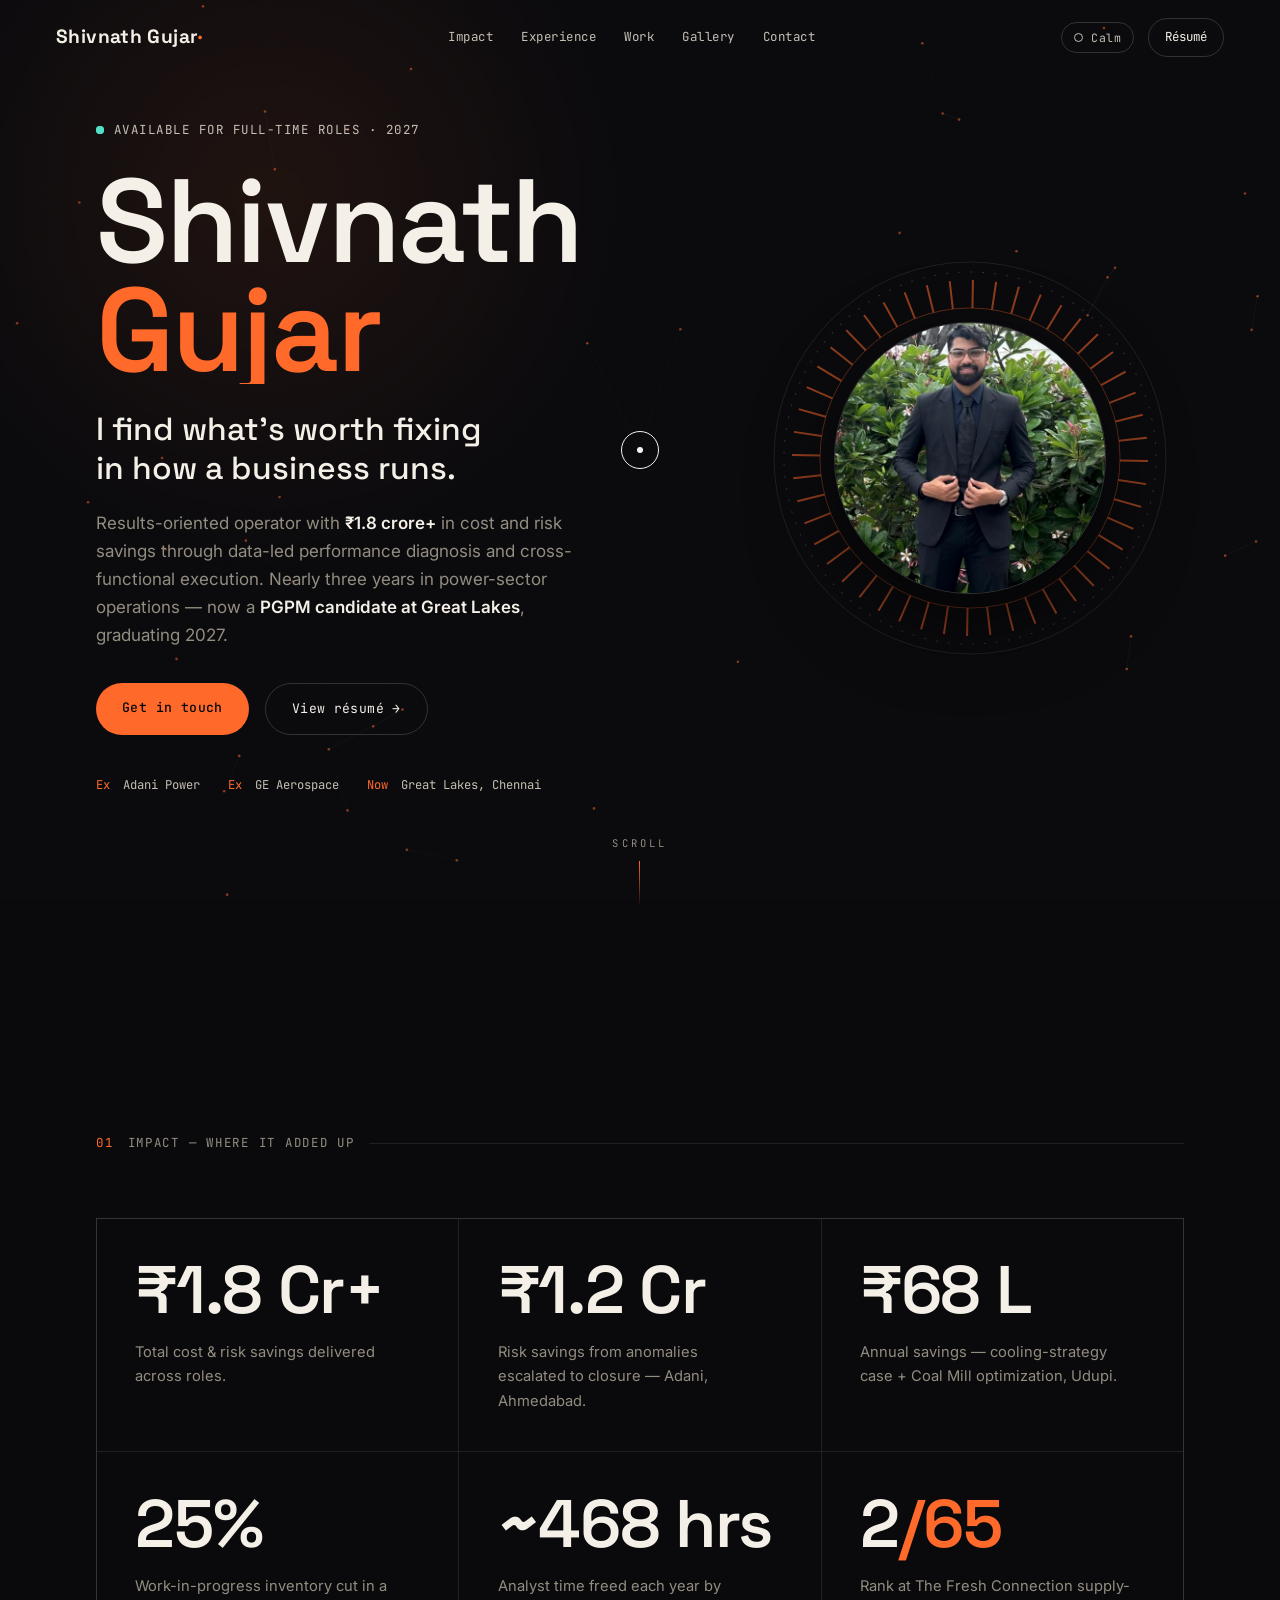
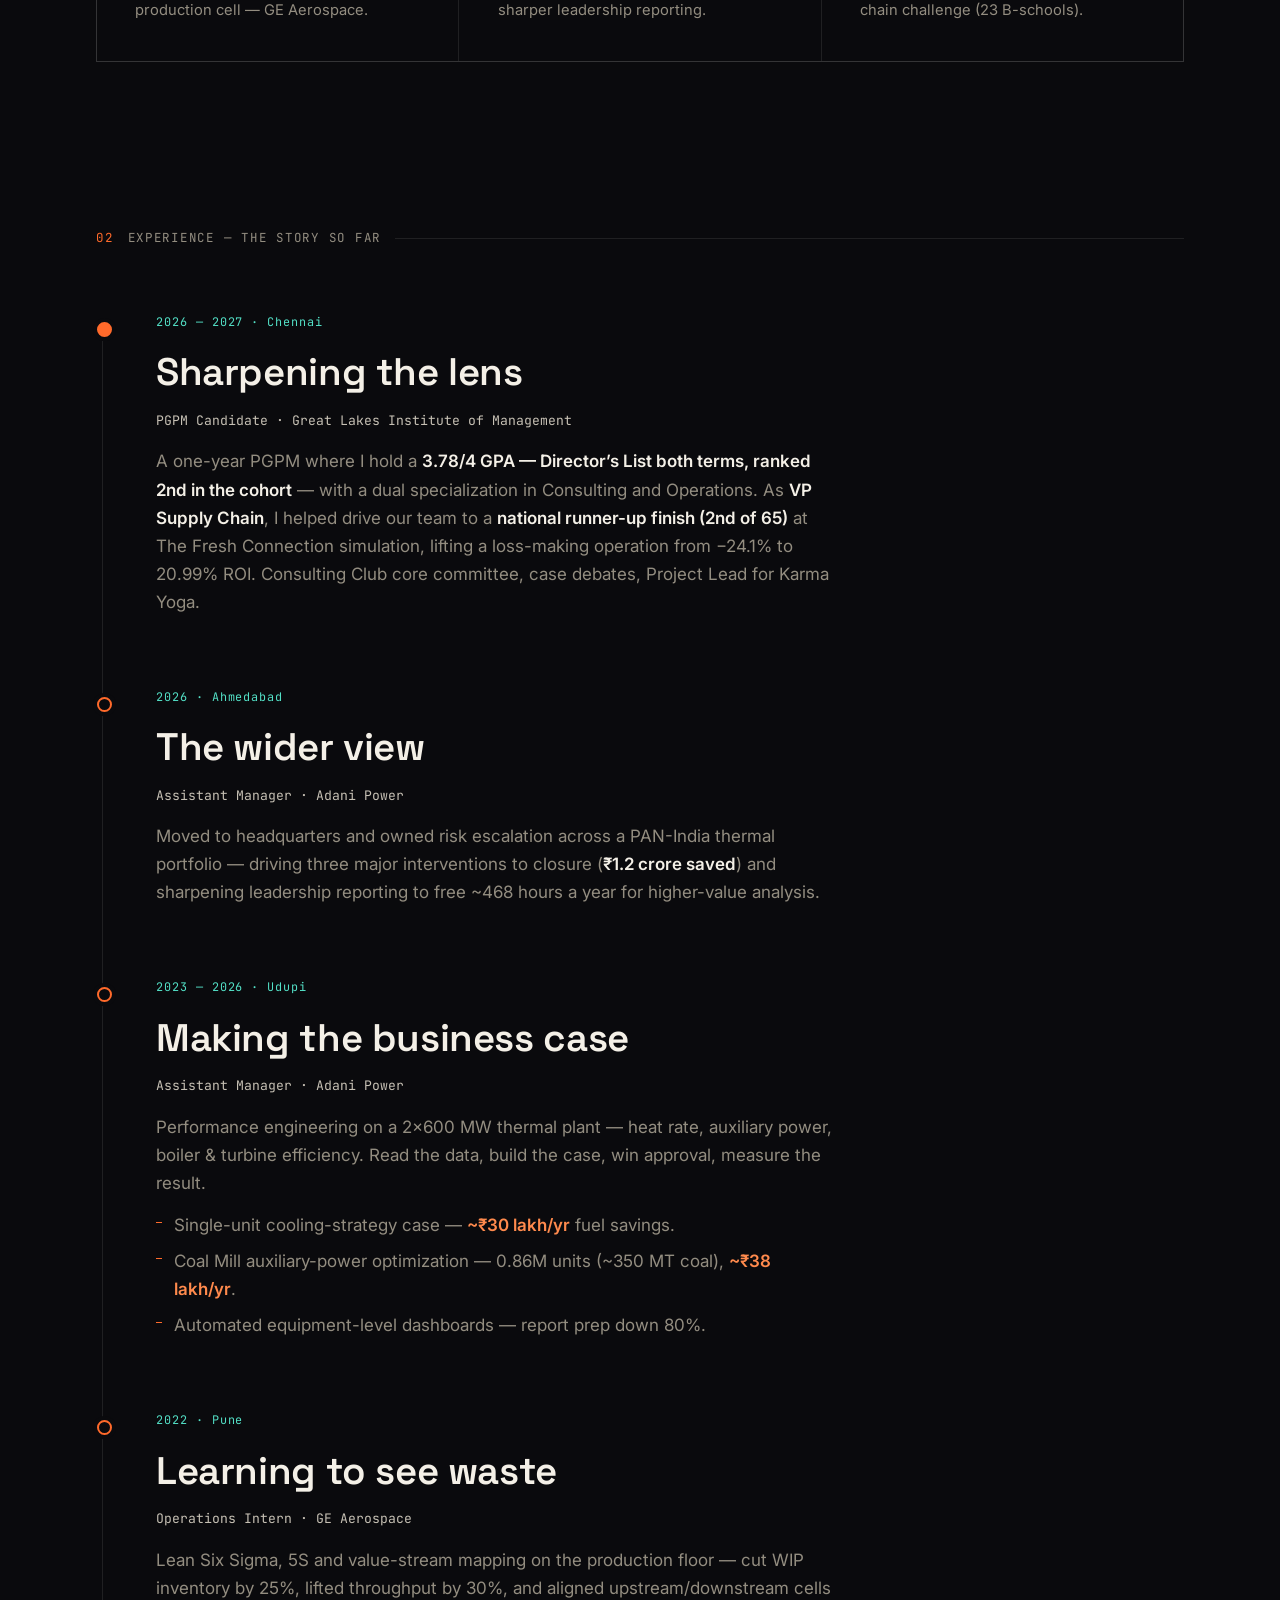
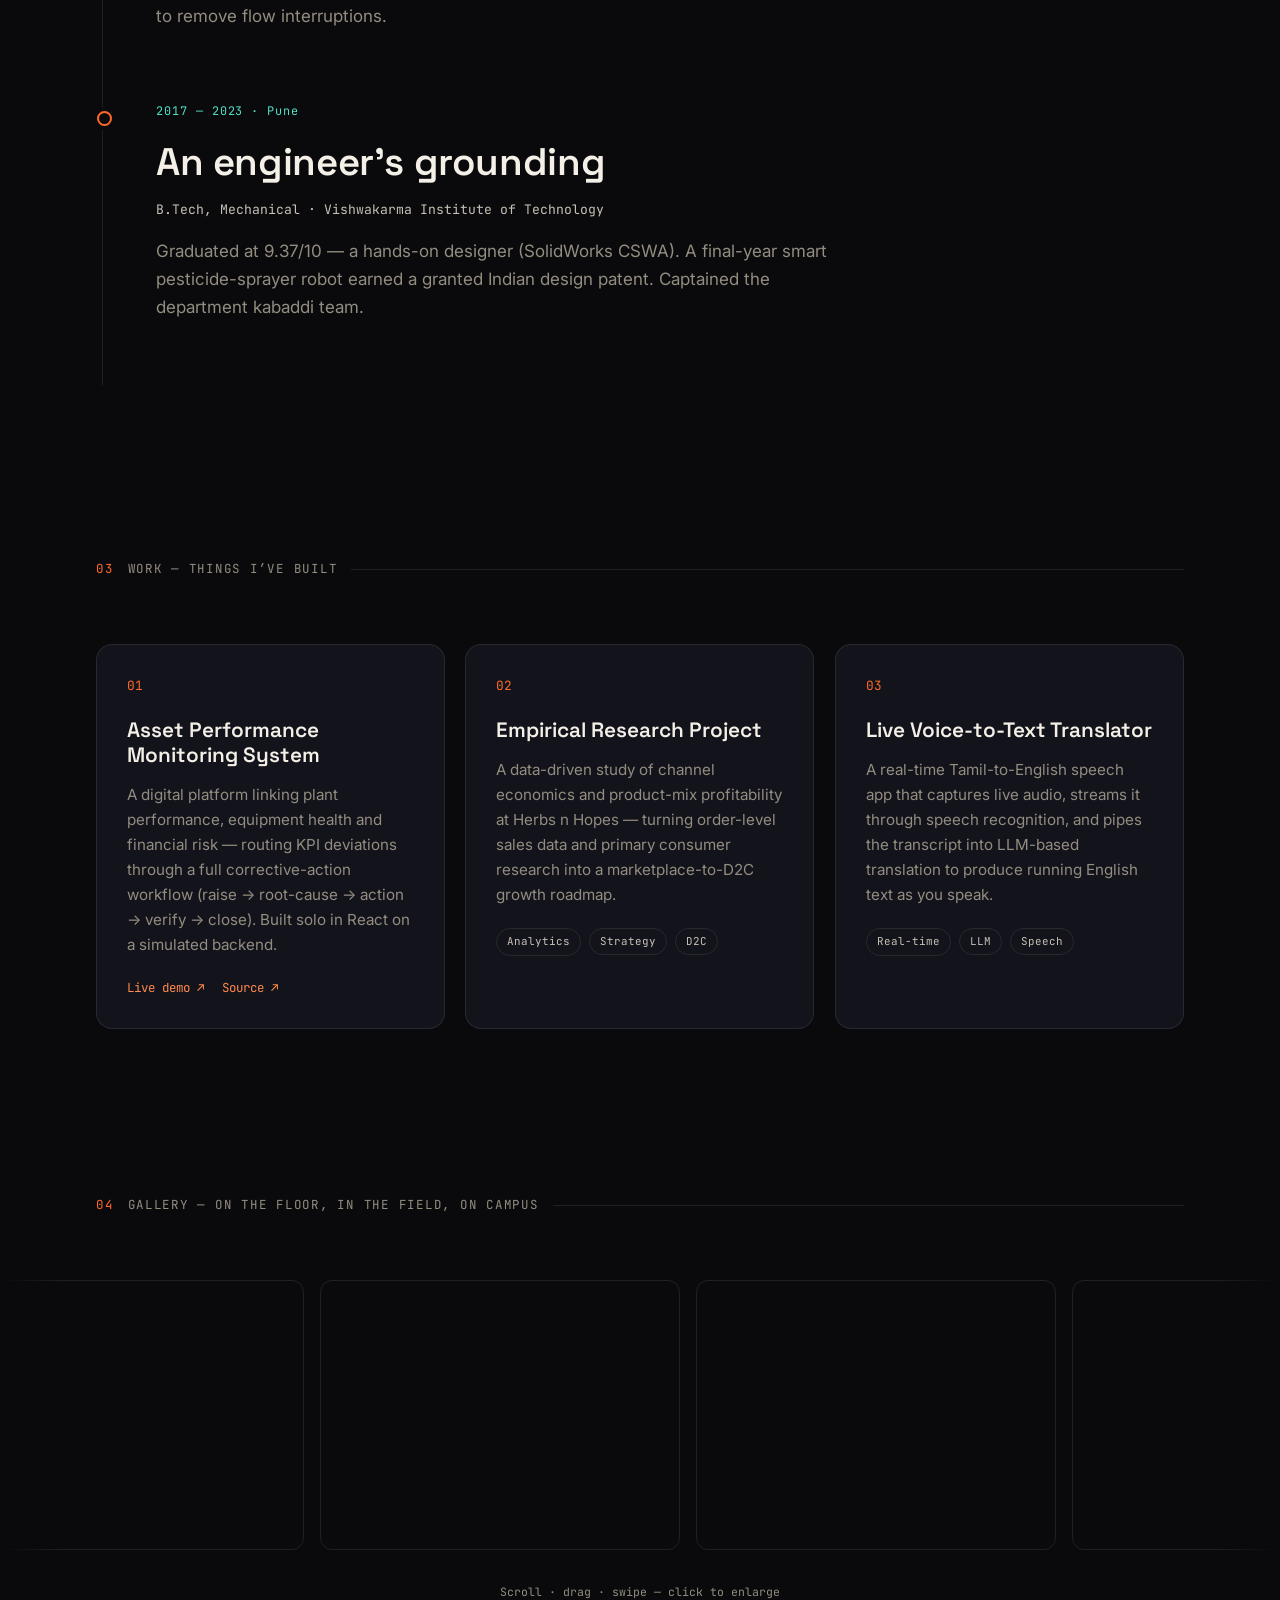
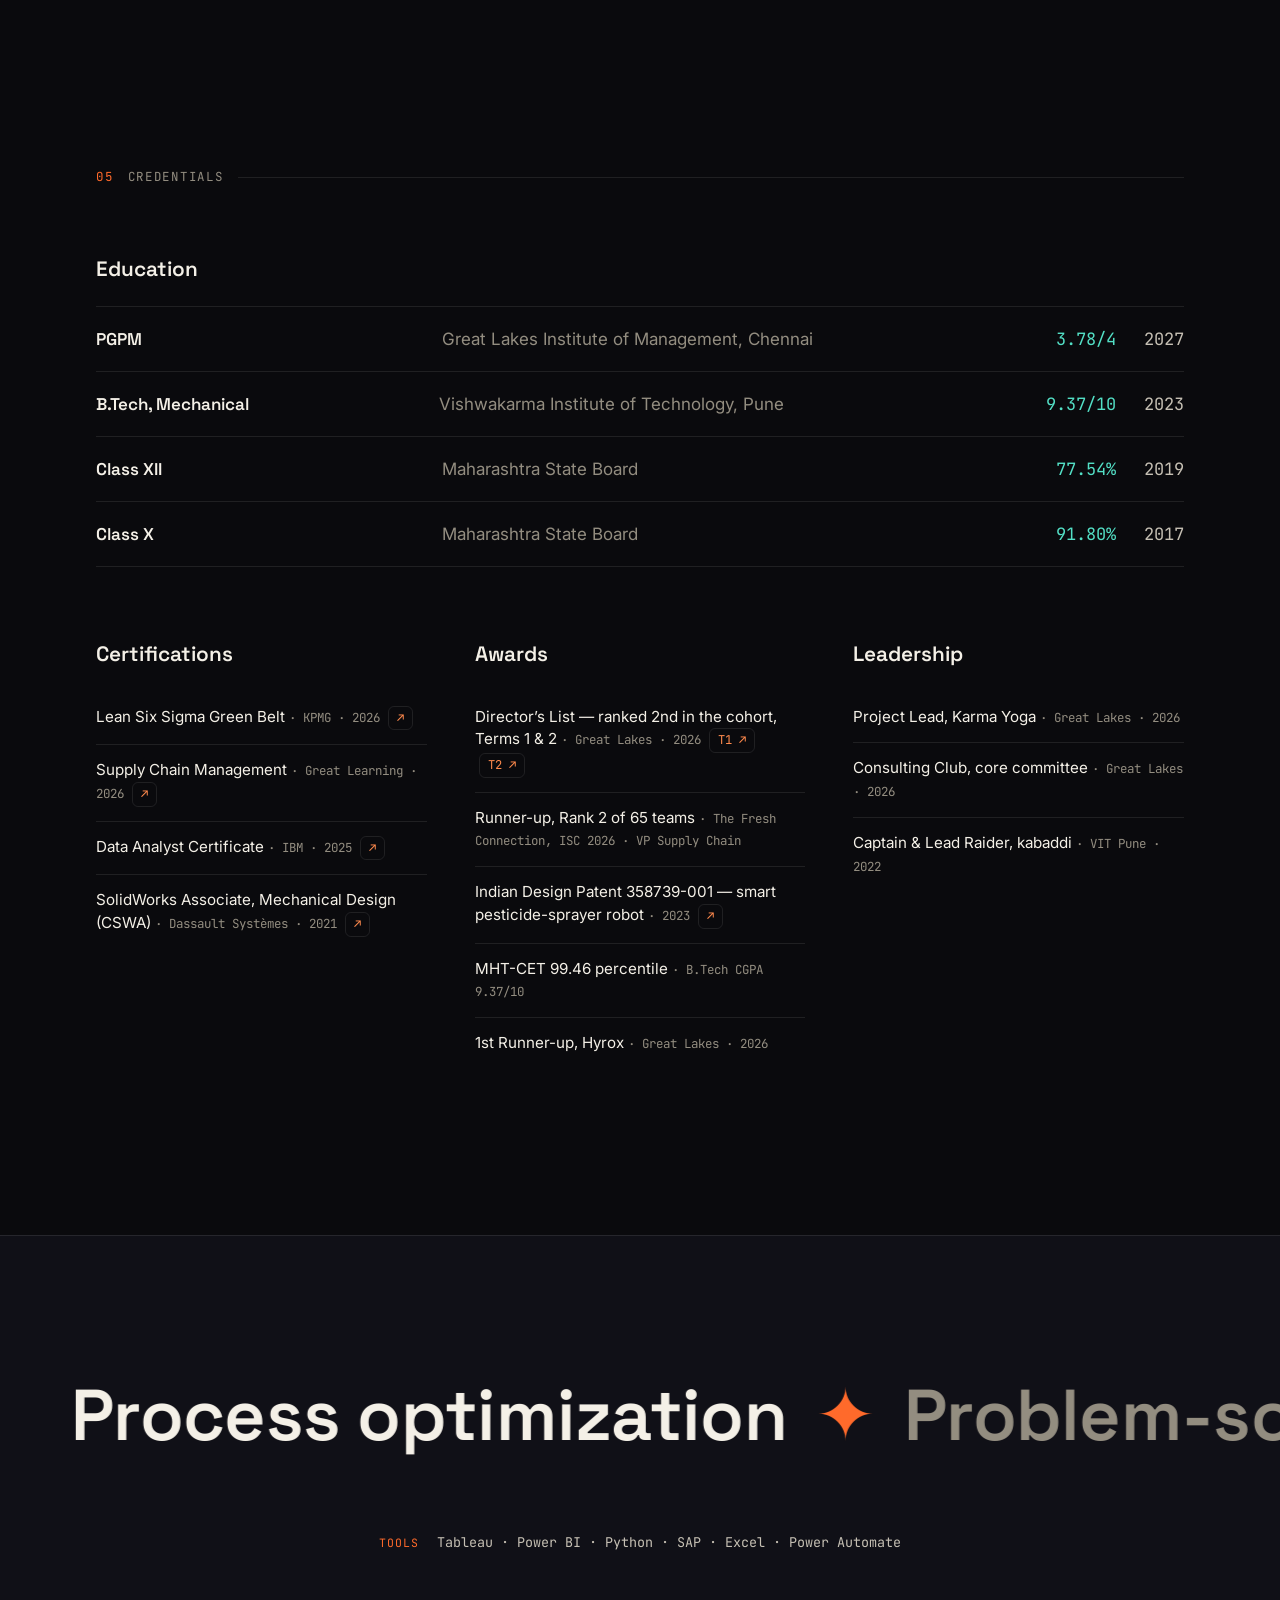
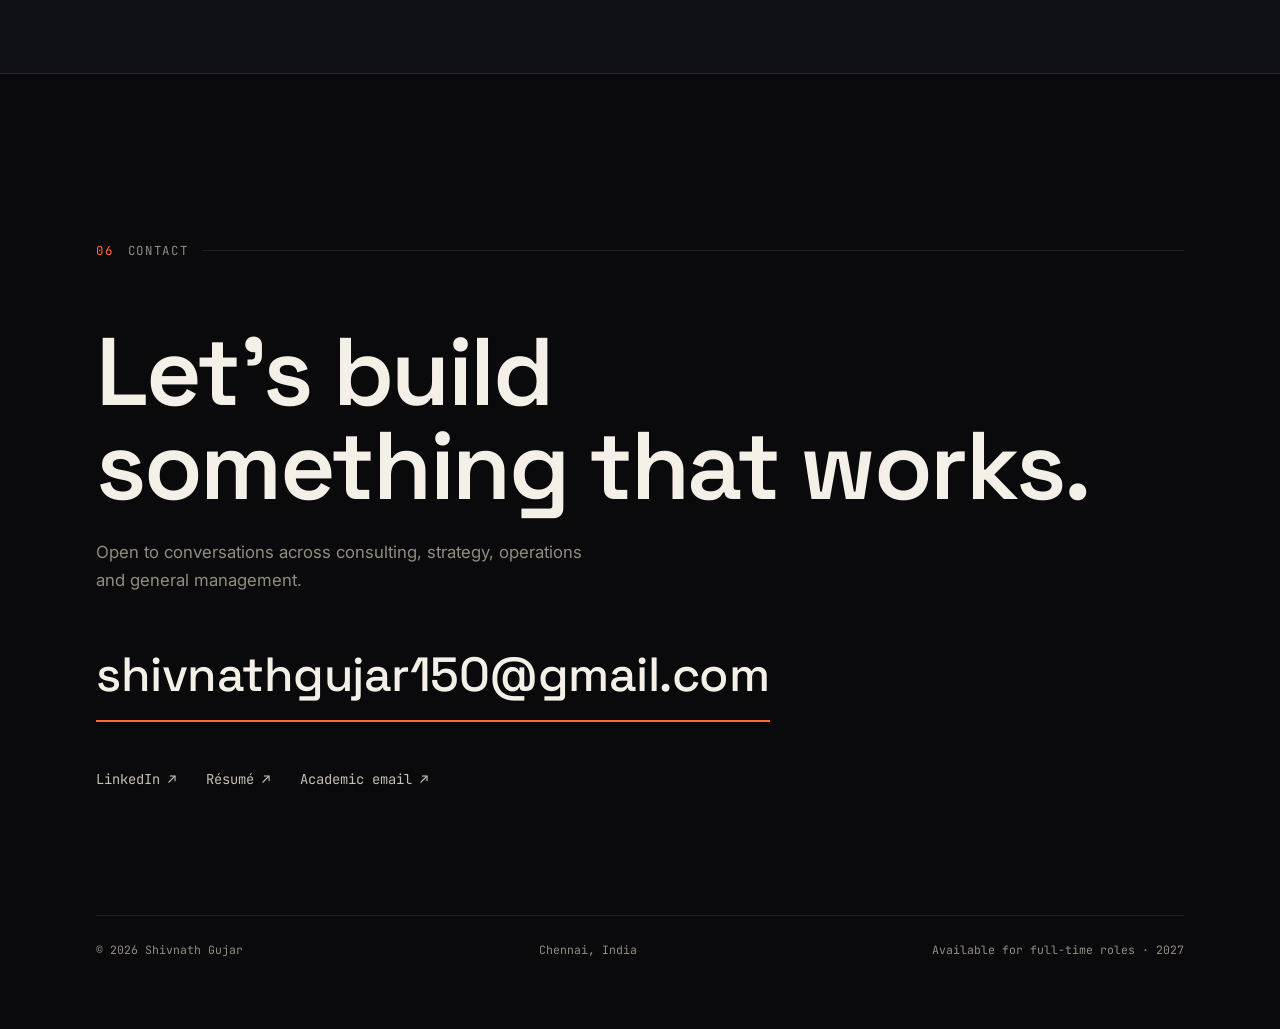
==== commit 7613d9de: "v2 gallery: fix click-to-enlarge on every photo - Open the lightbox for any frame (incl. the duplica" ====
--- a/v2/index.html
+++ b/v2/index.html
@@ -294,7 +294,10 @@
 <!-- lightbox -->
 <div class="lb" id="lb" aria-hidden="true">
   <button class="lb-x" id="lbX" aria-label="Close">×</button>
-  <img id="lbImg" alt="">
+  <figure class="lb-fig">
+    <img id="lbImg" alt="">
+    <figcaption class="lb-cap" id="lbCap"></figcaption>
+  </figure>
 </div>
 
 <script src="script.js"></script>
--- a/v2/style.css
+++ b/v2/style.css
@@ -264,10 +264,12 @@
 
 /* ---------- lightbox ---------- */
 .lb{position:fixed;inset:0;z-index:9800;background:rgba(6,6,9,.95);display:flex;align-items:center;justify-content:center;
-  padding:5vw;opacity:0;visibility:hidden;transition:opacity .3s,visibility .3s}
-.lb.open{opacity:1;visibility:visible}
-.lb img{max-width:92vw;max-height:88vh;object-fit:contain;border:1px solid var(--line2)}
-.lb-x{position:absolute;top:20px;right:26px;background:none;border:none;color:#fff;font-size:2.4rem;cursor:pointer;line-height:1}
+  padding:5vw;opacity:0;visibility:hidden;pointer-events:none;transition:opacity .3s,visibility .3s}
+.lb.open{opacity:1;visibility:visible;pointer-events:auto}
+.lb-fig{margin:0;max-width:92vw;display:flex;flex-direction:column;align-items:center;gap:14px}
+.lb img{max-width:92vw;max-height:82vh;object-fit:contain;border:1px solid var(--line2)}
+.lb-cap{font-family:var(--mono);font-size:.8rem;color:var(--muted2);text-align:center;max-width:60ch}
+.lb-x{position:absolute;top:20px;right:26px;width:44px;height:44px;background:none;border:none;color:#fff;font-size:2.4rem;cursor:pointer;line-height:1}
 
 /* ---------- responsive ---------- */
 @media(max-width:900px){
